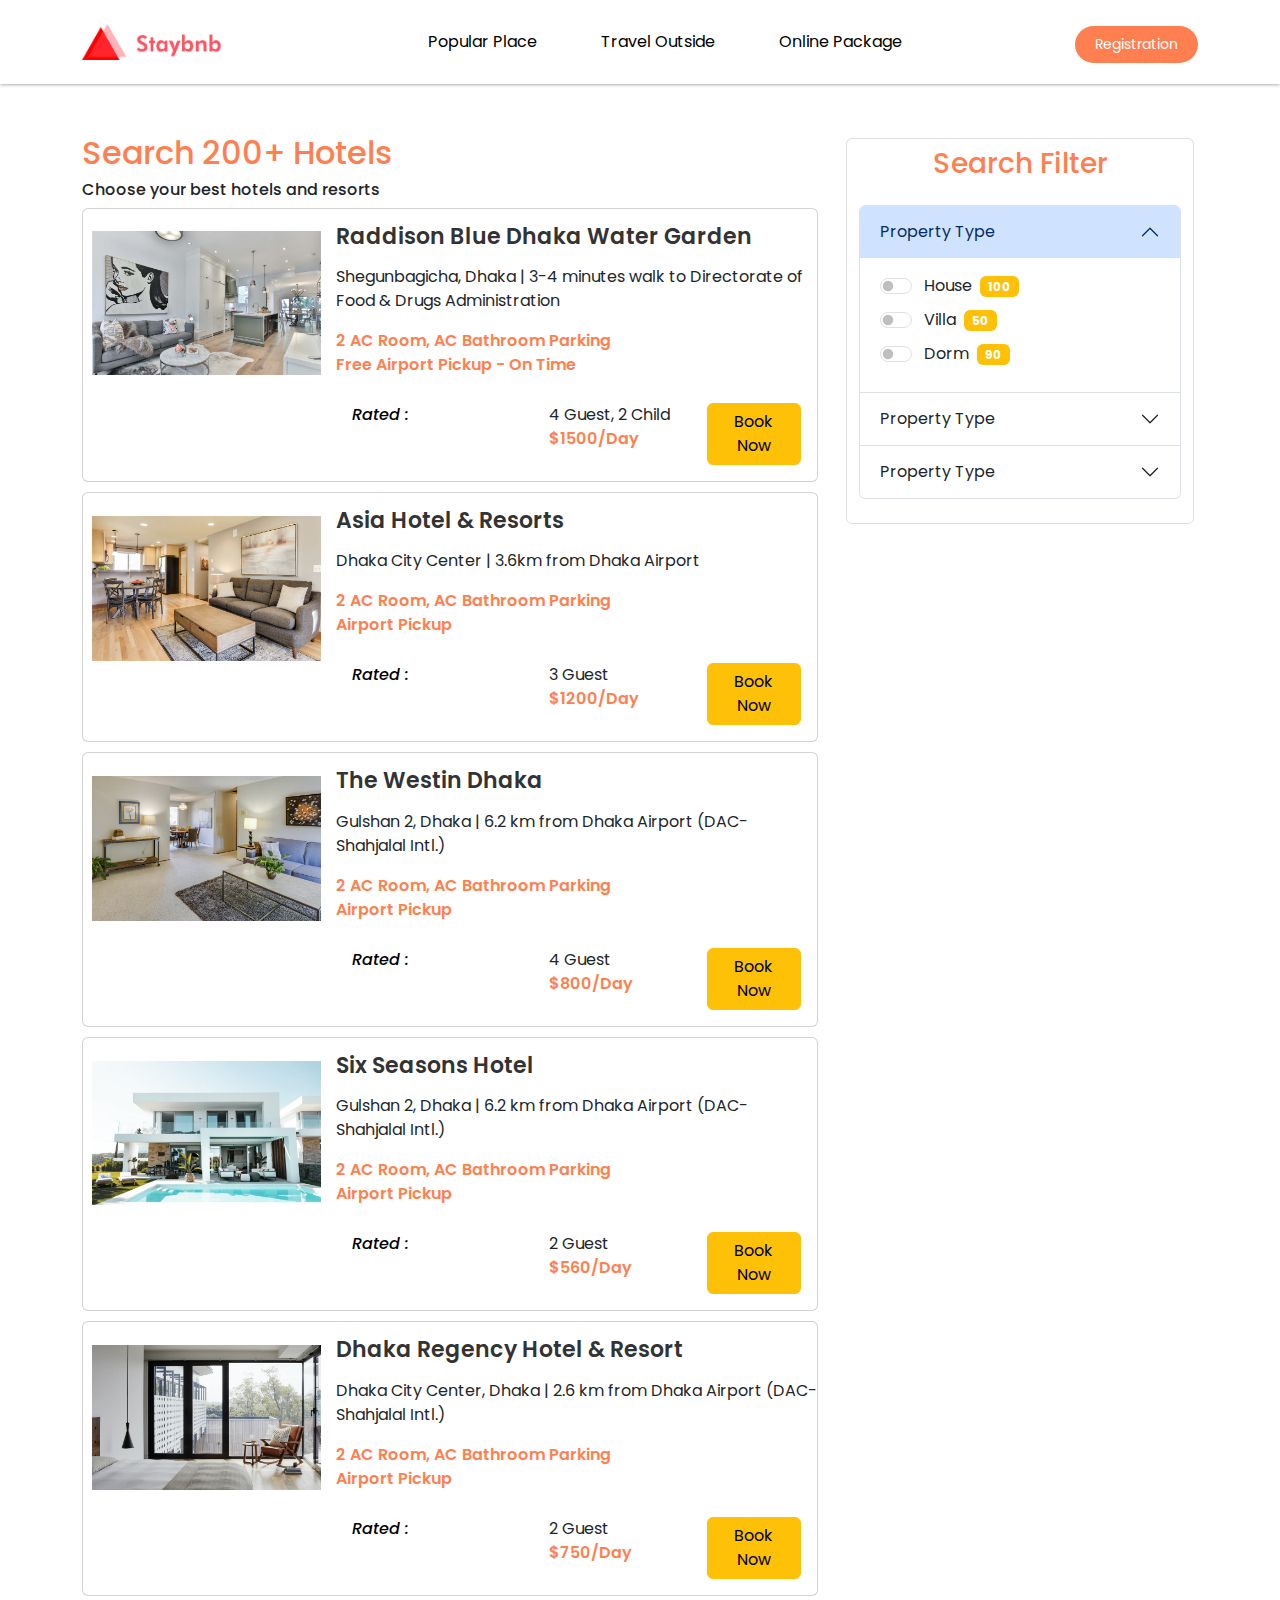
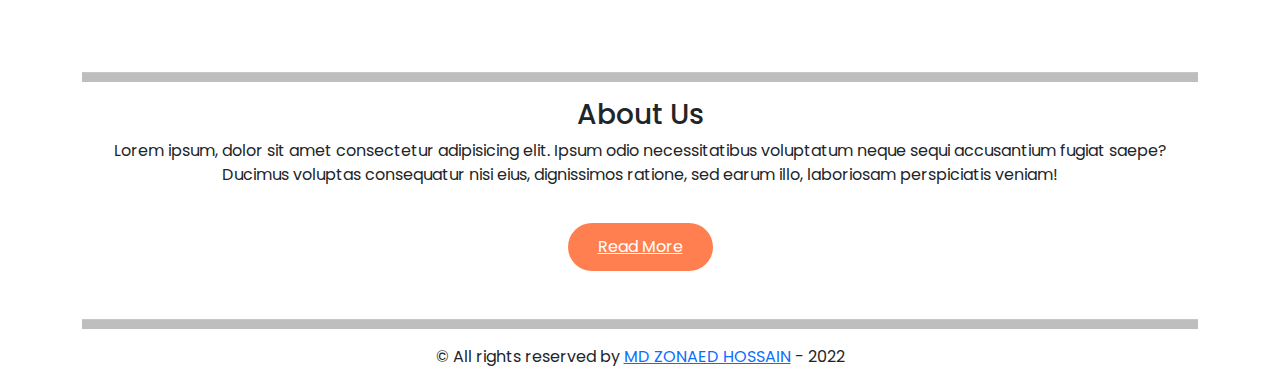
==== list.html @ bb0ad710 "class-13" ====
<!DOCTYPE html>
<html lang="en">
<head>
    <meta charset="UTF-8">
    <meta http-equiv="X-UA-Compatible" content="IE=edge">
    <meta name="viewport" content="width=device-width, initial-scale=1.0">
    <title>Shark Travel Agency</title>
    <link rel="stylesheet" href="https://cdnjs.cloudflare.com/ajax/libs/font-awesome/6.2.0/css/all.min.css" integrity="sha512-xh6O/CkQoPOWDdYTDqeRdPCVd1SpvCA9XXcUnZS2FmJNp1coAFzvtCN9BmamE+4aHK8yyUHUSCcJHgXloTyT2A==" crossorigin="anonymous" referrerpolicy="no-referrer" />
    <link rel="stylesheet" href="https://cdn.jsdelivr.net/npm/bootstrap@5.2.2/dist/css/bootstrap.min.css">
    <link rel="preconnect" href="https://fonts.googleapis.com">
    <link rel="preconnect" href="https://fonts.gstatic.com" crossorigin>
    <link href="https://fonts.googleapis.com/css2?family=Island+Moments&family=Poppins:ital,wght@0,100;0,200;0,300;0,400;0,500;0,600;0,700;0,800;0,900;1,100;1,200;1,300;1,400;1,500;1,600;1,700;1,800;1,900&display=swap" rel="stylesheet">
    <link rel="stylesheet" href="style.css">
</head>
<body>
    <section class="list-nav">
        <div class="container">

            <div class="row">
                <nav id="navbar">
                    <a href="index.html">
                        <img src="./images/logo-red.png" alt="" class="logo">
                    </a>

                    <ul class="nav-links">
                        <li><a href="">Popular Place</a></li>
                        <li><a href="">Travel Outside</a></li>
                        <li><a href="">Online Package</a></li>
                    </ul>
                    <a href="#" class="register-btn">Registration</a>
                    <i class="fa-solid fa-bars" onclick="btn()"></i>
                </nav>
            </div>
            
        </section>



   <!-- list section -->
   <section class="list">
    <div class="container">
        <div class="row">
            
            <div class="col-md-8">
                <div>
                    <h2 class="title-hotel">Search 200+ Hotels</h2>
                    <h6>Choose your best hotels and resorts</h6>
                </div>

                <div class="card house">
                    <div class="row">
                        <div class="col-md-4">
                            <img src="images/house-1.png" class="img-fluid" alt="">
                        </div>

                        <div class="col-md-8 house-content">
                            <div class="">
                                <h3>Raddison Blue Dhaka Water Garden</h3>
                                <p>Shegunbagicha, Dhaka | 3-4 minutes walk to Directorate of Food & Drugs Administration</p>
                                <span>2 AC Room, AC Bathroom Parking <br>
                                    Free Airport Pickup - On Time</span>
                            </div>

                <!--............. Rating section............. -->
                            <div class="row box-1 p-3">
                                <div class="col-md-5">
                                    <div class="star">
                                        <i class="text-black"><h6>Rated :</h6></i>
                                        <i class="fa-solid fa-star"></i>
                                        <i class="fa-solid fa-star"></i>
                                        <i class="fa-solid fa-star"></i>
                                        <i class="fa-solid fa-star"></i>
                                        <i class="fa-solid fa-star-half-stroke"></i>
                                    </div>
                                </div>

                                <div class="col-md-4">
                                    <div class="price">
                                        <p>4 Guest, 2 Child</p>
                                        <span>$1500/Day</span>
                                    </div>
                                </div>
                                <div class="col-md-3 text-end">
                                    <button type="button" class="btn btn-warning">Book Now</button>
                                </div>
                            </div>

                        </div>

                    </div>
                </div>

                <div class="card house">
                    <div class="row">
                        <div class="col-md-4">
                            <img src="images/house-2.png" class="img-fluid" alt="">
                        </div>

                        <div class="col-md-8">
                            <div>
                                <h3>Asia Hotel & Resorts</h3>
                                <p>Dhaka City Center | 3.6km from Dhaka Airport</p>
                                <span>2 AC Room, AC Bathroom Parking <br>
                                 Airport Pickup</span>
                            </div>


                <!--............. Rating section............. -->
                            <div class="row box-1 p-3">
                               <div class="col-md-5">
                                    <div class="star">
                                        <i class="text-black"> <h6>Rated :</h6></i>
                                        <i class="fa-solid fa-star"></i>
                                        <i class="fa-solid fa-star"></i>
                                        <i class="fa-solid fa-star"></i>
                                        <i class="fa-solid fa-star"></i>
                                        <i class="fa-solid fa-star-half-stroke"></i>
                                    </div>
                                </div>

                                <div class="col-md-4">
                                    <div class="price">
                                        <p>3 Guest</p>
                                        <span>$1200/Day</span>
                                    </div>
                                </div>

                                <div class="col-md-3 text-end">
                                    <button type="button" class="btn btn-warning">Book Now</button>
                                </div>
                            </div>

                        </div>
                        
                    </div>
                </div>

                <div class="card house">
                    <div class="row">
                        <div class="col-md-4">
                            <img src="images/house-3.png" class="img-fluid" alt="">
                        </div>

                        <div class="col-md-8">
                            <div>
                                <h3>The Westin Dhaka</h3>
                                <p>Gulshan 2, Dhaka | 6.2 km from Dhaka Airport (DAC-Shahjalal Intl.)</p>
                                <span>2 AC Room, AC Bathroom Parking <br>
                                 Airport Pickup</span>
                            </div>

                <!--............. Rating section............. -->
                            <div class="row box-1 p-3">
                                <div class="col-md-5">
                                    <div class="star">
                                        <i class="text-black"> <h6>Rated :</h6></i>
                                        <i class="fa-solid fa-star"></i>
                                        <i class="fa-solid fa-star"></i>
                                        <i class="fa-solid fa-star"></i>
                                        <i class="fa-solid fa-star"></i>
                                        <i class="fa-solid fa-star-half-stroke"></i>
                                    </div>
                                </div>

                                <div class="col-md-4">
                                    <div class="price">
                                        <p>4 Guest</p>
                                        <span>$800/Day</span>
                                    </div>
                                </div>

                                <div class="col-md-3 text-end">
                                    <button type="button" class="btn btn-warning">Book Now</button>
                                </div>
                            </div>

                        </div>
                        
                    </div>
                </div>

                <div class="card house">
                    <div class="row">
                        <div class="col-md-4">
                            <img src="images/house-4.png" class="img-fluid" alt="">
                        </div>

                        <div class="col-md-8">
                            <div>
                                <h3>Six Seasons Hotel</h3>
                                <p>Gulshan 2, Dhaka | 6.2 km from Dhaka Airport (DAC-Shahjalal Intl.)</p>
                                <span>2 AC Room, AC Bathroom Parking <br>
                                    Airport Pickup</span>
                            </div>

                <!--............. Rating section............. -->
                            <div class="row box-1 p-3">
                                <div class="col-md-5">
                                    <div class="star">
                                        <i class="text-black"> <h6>Rated :</h6></i>
                                        <i class="fa-solid fa-star"></i>
                                        <i class="fa-solid fa-star"></i>
                                        <i class="fa-solid fa-star"></i>
                                        <i class="fa-solid fa-star"></i>
                                        <i class="fa-solid fa-star-half-stroke"></i>
                                    </div>
                                </div>

                                <div class="col-md-4">
                                    <div class="price">
                                        <p>2 Guest</p>
                                        <span>$560/Day</span>
                                    </div>
                                </div>

                                <div class="col-md-3 text-end">
                                    <button type="button" class="btn btn-warning">Book Now</button>
                                </div>
                            </div>

                        </div>
                        
                    </div>
                </div>

                <div class="card house">
                    <div class="row">
                        <div class="col-md-4">
                            <img src="images/house-5.png" class="img-fluid" alt="">
                        </div>

                        <div class="col-md-8">
                            <div>
                                <h3>Dhaka Regency Hotel & Resort</h3>
                                <p>Dhaka City Center, Dhaka | 2.6 km from Dhaka Airport (DAC-Shahjalal Intl.)</p>
                                <span>2 AC Room, AC Bathroom Parking <br>
                                    Airport Pickup</span>
                            </div>

                <!--............. Rating section............. -->
                            <div class="row box-1 p-3">
                                <div class="col-md-5">
                                    <div class="star">
                                        <i class="text-black"> <h6>Rated :</h6></i>
                                        <i class="fa-solid fa-star"></i>
                                        <i class="fa-solid fa-star"></i>
                                        <i class="fa-solid fa-star"></i>
                                        <i class="fa-solid fa-star"></i>
                                        <i class="fa-solid fa-star-half-stroke"></i>
                                    </div>
                                </div>

                                <div class="col-md-4">
                                    <div class="price">
                                        <p>2 Guest</p>
                                        <span>$750/Day</span>
                                    </div>
                                </div>

                                <div class="col-md-3 text-end">
                                    <button type="button" class="btn btn-warning">Book Now</button>
                                </div>
                            </div>

                        </div>
                        
                    </div>
                </div>
            </div>

            
            
            <div class="col-12 col-md-4 mb-3 mb-md-0 mt-md-1">
                <div class="row rounded filter-section mx-1 pb-4 pt-2">
                    <h3 class="filter-title">Search Filter</h3>

                    <div class="accordion mt-3" id="accordionExample">
                        <div class="accordion-item">
                          <h2 class="accordion-header" id="headingOne">
                            <button class="accordion-button text-capitalize" type="button" data-bs-toggle="collapse" data-bs-target="#collapseOne" aria-expanded="true" aria-controls="collapseOne">
                                property type
                            </button>
                          </h2>
                          <div id="collapseOne" class="accordion-collapse collapse show" aria-labelledby="headingOne" data-bs-parent="#accordionExample">
                            <div class="accordion-body">
                                <form class="filter form">
                                    <div class="form-check form-switch">
                                        <input type="checkbox" class="form-check-input" id="house">
                                        <label for="house" class="form-label text-capitalize ms-1">house</label>
                                        <span class="ms-1 badge">100</span>
                                    </div>
    
                                    <div class="form-check form-switch">
                                        <input type="checkbox" class="form-check-input" id="villa">
                                        <label for="villa" class="form-label text-capitalize ms-1">villa</label>
                                        <span class="ms-1 badge">50</span>
                                    </div>
    
                                    <div class="form-check form-switch">
                                        <input type="checkbox" class="form-check-input" id="dorm">
                                        <label for="dorm" class="form-label text-capitalize ms-1">dorm</label>
                                        <span class="ms-1 badge">90</span>
                                    </div>
                                </form>
                            </div>
                          </div>
                        </div>
                        <div class="accordion-item">
                          <h2 class="accordion-header" id="headingTwo">
                            <button class="accordion-button text-capitalize collapsed" type="button" data-bs-toggle="collapse" data-bs-target="#collapseTwo" aria-expanded="false" aria-controls="collapseTwo">
                                property type
                            </button>
                          </h2>
                          <div id="collapseTwo" class="accordion-collapse collapse" aria-labelledby="headingTwo" data-bs-parent="#accordionExample">
                            <div class="accordion-body">
                                <form class="filter form">
                                    <div class="form-check form-switch">
                                        <input type="checkbox" class="form-check-input" id="house">
                                        <label for="house" class="form-label text-capitalize ms-1">house</label>
                                        <span class="ms-1 badge">100</span>
                                    </div>
    
                                    <div class="form-check form-switch">
                                        <input type="checkbox" class="form-check-input" id="villa">
                                        <label for="villa" class="form-label text-capitalize ms-1">villa</label>
                                        <span class="ms-1 badge">50</span>
                                    </div>
    
                                    <div class="form-check form-switch">
                                        <input type="checkbox" class="form-check-input" id="dorm">
                                        <label for="dorm" class="form-label text-capitalize ms-1">dorm</label>
                                        <span class="ms-1 badge">90</span>
                                    </div>
                                </form>
                            </div>
                          </div>
                        </div>
                        <div class="accordion-item">
                          <h2 class="accordion-header" id="headingThree">
                            <button class="accordion-button text-capitalize collapsed" type="button" data-bs-toggle="collapse" data-bs-target="#collapseThree" aria-expanded="false" aria-controls="collapseThree">
                                property type
                            </button>
                          </h2>
                          <div id="collapseThree" class="accordion-collapse collapse" aria-labelledby="headingThree" data-bs-parent="#accordionExample">
                            <div class="accordion-body">
                                <form class="filter form">
                                    <div class="form-check form-switch">
                                        <input type="checkbox" class="form-check-input" id="house">
                                        <label for="house" class="form-label text-capitalize ms-1">house</label>
                                        <span class="ms-1 badge">100</span>
                                    </div>
    
                                    <div class="form-check form-switch">
                                        <input type="checkbox" class="form-check-input" id="villa">
                                        <label for="villa" class="form-label text-capitalize ms-1">villa</label>
                                        <span class="ms-1 badge">50</span>
                                    </div>
    
                                    <div class="form-check form-switch">
                                        <input type="checkbox" class="form-check-input" id="dorm">
                                        <label for="dorm" class="form-label text-capitalize ms-1">dorm</label>
                                        <span class="ms-1 badge">90</span>
                                    </div>
                                </form>
                            </div>
                          </div>
                        </div>
                      </div>

                </div>
            </div>

        </div>
    </div>
</section>




    <!-- .........footer.......... -->
    <section class="footer">
        <div class="container">
            <div class="row">
                <div class="col-md-12">
                    <hr>
                    <h3>About Us</h3>
                    <p>Lorem ipsum, dolor sit amet consectetur adipisicing elit. Ipsum odio necessitatibus voluptatum neque sequi accusantium fugiat saepe? Ducimus voluptas consequatur nisi eius, dignissimos ratione, sed earum illo, laboriosam perspiciatis veniam!</p>
                    <a href="" class="cta-btn">Read More</a>

                    <div class="social-icon mt-5">
                        <a href=""><i class="fa-brands fa-facebook"></i></a>
                        <a href=""><i class="fa-brands fa-instagram"></i></a>
                        <a href=""><i class="fa-brands fa-twitter"></i></a>
                        <a href=""><i class="fa-brands fa-youtube"></i></a>                        
                    </div>
                <hr>
                <p>&COPY; All rights reserved by <a href="https://www.zonaedhossain.com"> MD ZONAED HOSSAIN</a> - 2022</p>
            </div>
         </div>
        </div>
    
    </section>




 <script>
    var navbar =document.getElementById('navbar');
    function btn(){
        navbar.classList.toggle('hidemenu');
    }

</script>


    <script src="https://cdn.jsdelivr.net/npm/bootstrap@5.2.2/dist/js/bootstrap.bundle.min.js"></script>
</body>
</html>
---- style.css ----
* {
    margin: 0;
    padding: 0;
    box-sizing: border-box;
    font-family: 'Poppins', sans-serif;

}

.header {
    min-height: 100vh;
    width: 100%;
    background-image: linear-gradient(rgba(0, 0, 0, .3), rgba(0, 0, 0, .3)), url("images/banner.png");
    background-size: cover;
    background-position: center;
    padding-bottom: 2rem;
}

nav {
    display: flex;
    align-items: center;
    justify-content: space-between;
    padding: 20px 7%;
}

.logo {
    width: 140px;
    cursor: pointer;
}

.nav-links {
    margin: 0px;
}


.nav-links li {
    list-style: none;
    display: inline-block;
    margin: 10px 30px;
    position: relative;
}

.nav-links li::after {
    content: '';
    background-color: #fff;
    height: 2px;
    width: 0px;
    position: absolute;
    left: 50%;
    bottom: -10px;
    border-radius: 2px;
    transform: translateX(-50%);
    transition: .3s;
}

.nav-links li:hover:after {
    width: 80%;
}

.nav-links li a {
    text-decoration: none;
    color: white;
}

.register-btn {
    background-color: white;
    color: black;
    padding: 8px 20px;
    text-decoration: none;
    border-radius: 20px;
    font-size: 14px;
    margin-top: 5px;
}

.header h1 {
    text-align: center;
    color: whitesmoke;
    font-weight: 500;
    margin-top: 22%;
    text-transform: capitalize;
    font-size: 4vw;
}

.search-box {
    background-color: white;
    width: 80%;
    margin: 30px auto;
    padding: 6px 10px 6px 30px;
    border-radius: 50px;
}

.search-box form {
    display: flex;
    align-items: center;
    flex-wrap: wrap;
}

.search-box form input {
    display: block;
    border: 0px;
    outline: none;
    background: transparent;
    width: 180px;
}

.search-box form button {
    background-color: coral;
    outline: none;
    border: 0px;
    height: 50px;
    width: 50px;
    border-radius: 50%;
    cursor: pointer;
}

.location-input {
    flex: 1;
}

.search-box form label {
    font-weight: 600;
    text-transform: capitalize;
}

/* ................Exclusive section................ */
.sub-title {
    margin: 50px 0px 20px;
    font-size: 2rem;
    font-weight: 500;
    color: rgb(80, 78, 78);
    text-align: center;
}

.exclusive div img {
    border-radius: 10px;
    height: 130px;
}

.exclusive div {
    position: relative;
}

.exclusive span {
    position: absolute;
    top: 50%;
    left: 50%;
    transform: translate(-50%, -50%);
    text-align: center;
    color: white;
    z-index: 3;
    display: none;
    transition: 10s;
}

.exclusive .col:hover span {
    display: block;
    transition: 10s;
}

.exclusive col:hover layer::after {
    background-color: black;
    height: 130px;
    width: 100%;
    position: absolute;
    z-index: 2;
    opacity: .3;
    border-radius: 10px;
    display: block;
}

.exclusive col:hover layer::after {
    background-color: black;
    height: 130px;
    width: 100%;
    position: absolute;
    z-index: 2;
    opacity: .3s;
    border-radius: 10px;
    display: block;
}

/* ...........trending............. */
.trending img {
    border-radius: 10px;
}

.trending span {
    font-weight: 600;
    margin-top: 10px;
    font-size: 20px;
    display: block;
    text-align: center;
}

/* ...........CTA............. */
.cta {
    margin: 80px 0;
    background-image: linear-gradient(to right, #3f3221, transparent), url(../images/banner-2.png);
    background-size: cover;
    background-position: center;
    background-attachment: fixed;
    padding: 5%;
    color: whitesmoke;
}

.cta h3 {
    font-weight: 500;
    font-size: 4vw;
    line-height: 5vw;
}

.cta p {
    font-size: 20px;
}

.cta-btn {
    background-color: coral;
    color: #fff;
    padding: 12px 30px;
    border-radius: 30px;
    margin-top: 20px;
    display: inline-block;
    transition: 1s;
}

.cta-btn:hover {
    color: black;
    background-color: white;
    transition: 1s;
}

/* ................Travellers Stories............. */
.travellers-stories img {
    border-radius: 10px;
}

.travellers-stories .col p {
    position: relative;
    top: -50%;
    color: white;
    text-align: center;
    z-index: 3;
    padding: 10px 10px;
    /* eikhane opacity 0 banaisi jno na dekha jay */
    opacity: 0;
    transition: 300ms;
}

.travellers-stories .col:first-child {
    position: relative;
}

.travellers-stories .col .story-layer {
    content: '';
    width: 356px;
    height: 356px;
    position: absolute;
    z-index: 2;
    border-radius: 10px;
    background-color: #000;
    /* eikhane opacity 0 banaisi jno na dekha jay */
    opacity: 0;
    transition: 300ms;
}

.travellers-stories .col:hover .story-layer {
    /* column er upr hover krle story layer er opacity ditasi jno dekha jay */
    opacity: .5;
}

.travellers-stories .col:hover p {
    /* column er upr hover krle p er opacity ditasi jno dekha jay */
    opacity: 1;
}

/* ............footer......... */
.footer {
    text-align: center;
}

.footer hr {
    height: 10px;
    background-color: #000;
}

.social-icon i {
    background-color: coral;
    height: 50px;
    width: 50px;
    border-radius: 50%;
    color: white;
    line-height: 50px;
}

.fa-bars {
    display: none;
}


/* ............list nav............. */

.list-nav{
    background-color: #fff;
    box-shadow: 0px 0px 4px gray;
}
.list-nav .nav-links li a{
    color: #000;
}
.list-nav .register-btn{
    background-color: coral;
    color: white;
}
.list-nav .nav-links li::after{
    background-color: #000;
}

.list{
    margin: 50px 0;
}
.list .house{
    margin-bottom: 10px;
}
.list .house h3{
    font-size: 22px;
    font-weight: 600;
    color: #333;
    margin: 15px 0;
}
.list .house span{
    font-weight: 600;
    color: coral;
    margin-bottom: 10px;
    display: inline-block;
}
.star i{
    color: goldenrod;
    margin-bottom: 15px;
    display: inline-block;
}

.box-1{
    position: relative;
}
/* .price{
    position: absolute;
    bottom: 0;
    right: 100px;
} */
.price p{
    margin: 0px;
}

.price-button{
    padding-left: 200px;
}

.title-hotel{
    color: coral;
}


.house img{
    margin-top: 10%;
    margin-left: 4%;
}

.sidebar{
    text-align: center;
}
.sidebar p{
    text-align: left;
    margin-left: 6%;
    margin-bottom: 0;
}

.sidebar span{
    position: relative;
    top: -24px;
    right: -140px;
}
.filter-title{
    color: coral;
    text-align: center;
}

.filter span {
    background-color: #ffc107;
}

.filter-section {
    border: 1px solid rgba(177, 175, 175, 0.4);
}

.offer{
    color: coral;
    content: 'Best Deal';
}




/* .............Small Device Resposive......... */
@media(max-width:700px) {
    .logo {
        position: fixed;
        top: 25px;
        left: 7%;
    }

    nav {
        position: fixed;
        top: 0;
        left: 0;
        display: inline-block;
        z-index: 4;
        width: 100%;
        padding: 100px 7% 0;
        text-align: right;

        background: rgba(0, 0, 0, 0.6);
        
        backdrop-filter: blur(8px);
        -webkit-backdrop-filter: blur(8px);


        max-height: 100px;
        overflow: hidden;
        transition: max-height ease-out 300ms;
        box-shadow: 0px 0px 4px black;

    }

    nav .nav-links li {
        display: block;
        margin: 15px 0 30px;
    }

    .register-btn {
        margin: 15px 0 30px;
        display: inline-block;
    }

    .nav-links li::after {
        left: 50%;
        bottom: 50%;
        transform: translate(0, 50%);
    }

    .nav-links li:hover:after {
        width: 10%;
    }

    .fa-bars {
        display: block;

    }

/* ..........list page............. */
    .list-nav {
        background-color: #fff;
        box-shadow: 0 px 0px #000;
    }


    nav .fa-bars {
        display: block;
        position: fixed;
        top: 25px;
        color: white;
        right: 7%;
        font-size: 28px;
        cursor: pointer;
    }

    .hidemenu {
        max-height: 400px;

    }

    .header h1 {
        padding-top: 100px;
        font-size: 40px;
    }

    .search-box {
        width: 90%;
        margin: 30px auto;
        padding: 20px 10px 30px;
        border-radius: 5px;
        position: relative;
    }

    .search-box form {
        display: block;
    }

    .search-box form input {
        border-bottom: 1px solid coral;
        width: 100%;
        margin: 10px 0 20px;
        padding-bottom: 8px;
    }

    .search-box form button {
        position: absolute;
        bottom: 0;
        left: 50%;
        transform: translate(-50%, 50%);
    }

    .promos {
        display: flex;
        flex-wrap: wrap;
        gap: 2rem;
    }

    .promos img {
        max-width: 200px;
        height: 100%;
    }

    .promos div {
        display: flex;
        justify-content: center;
    }


    .stories {
        display: flex;
        flex-direction: column;
    }

    .stories img {
        max-height: 300px;
        max-width: 300px;
    }

    .stories .story-layer {
        opacity: 1;
        max-height: 300px;
        max-width: 300px;
    }

    .stories .col {
        position: relative;
        display: flex;
        justify-content: center;
        padding: 1rem 0;
    }

    .travellers-stories .col p {
        position: absolute;
        top: 50%;
        left: 50%;
        transform: translate(-50%, -50%);
        opacity: 1;
    }

    .travellers-stories .col .story-layer {
        opacity: .5;
    }

    .list-nav .nav-links li a{
        color: white;
    }

    .list-nav .nav-links li::after{
        background-color: white;
    }
    
    .house img{
        padding-top: 0%;
        padding-left: 0%;
    }
    .house-content{
        padding-left: 25px;
    }
    .price{
        right: 6%;
    }
    .list{
        padding-top: 75px;

    }
    

}
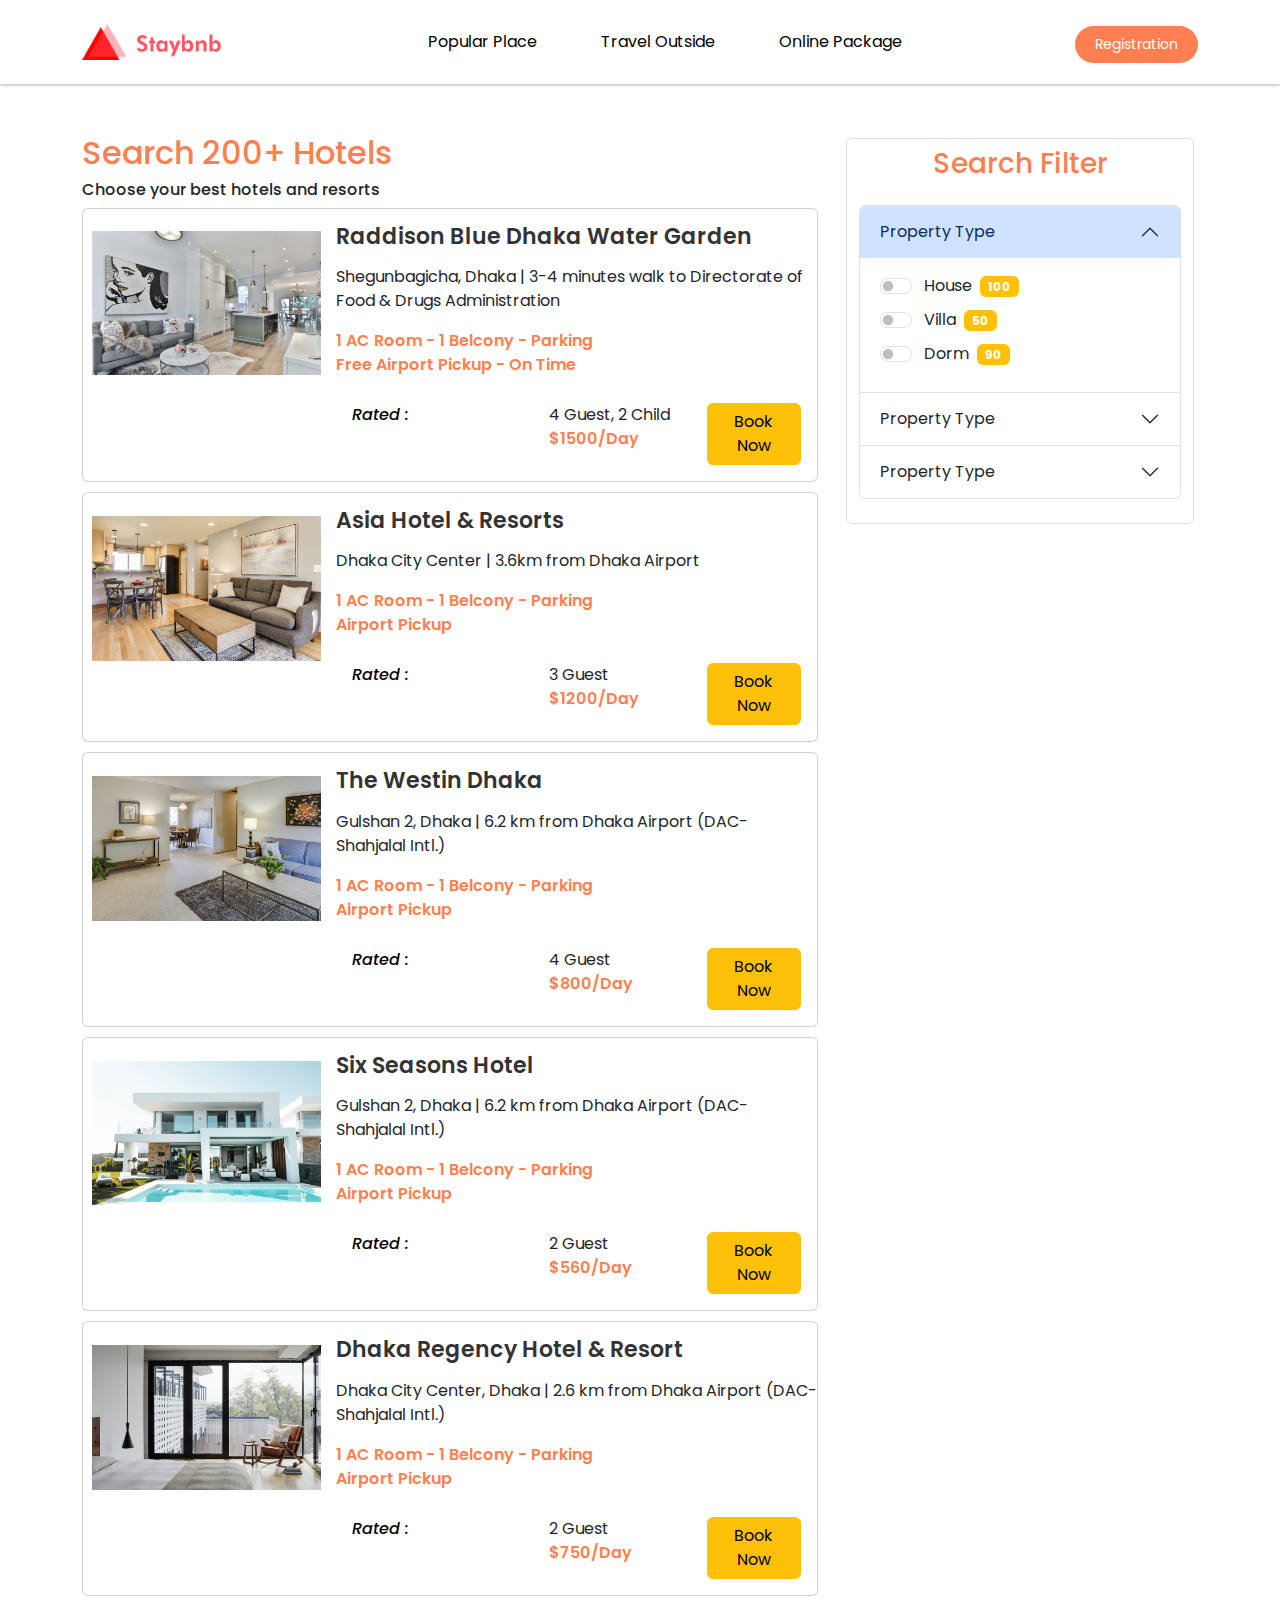
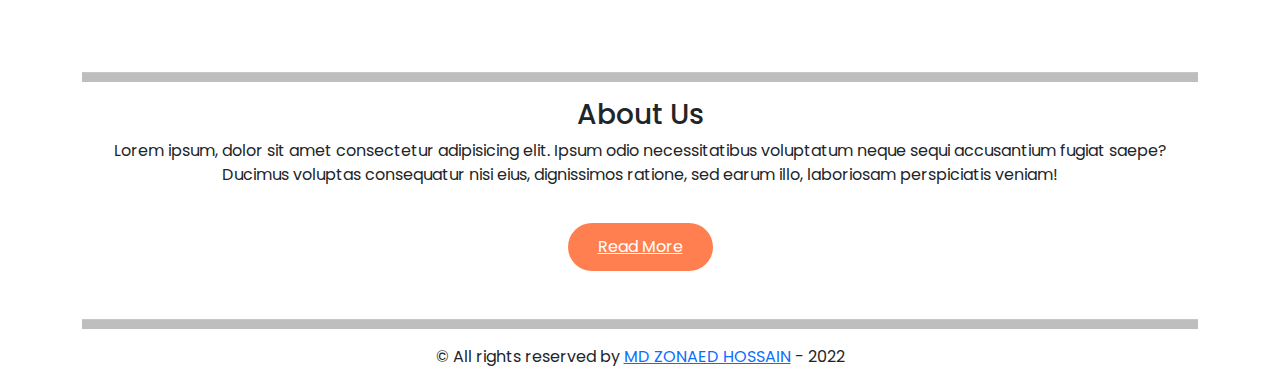
==== commit eac7e340: "Update" ====
--- a/list.html
+++ b/list.html
@@ -57,7 +57,7 @@
                             <div class="">
                                 <h3>Raddison Blue Dhaka Water Garden</h3>
                                 <p>Shegunbagicha, Dhaka | 3-4 minutes walk to Directorate of Food & Drugs Administration</p>
-                                <span>2 AC Room, AC Bathroom Parking <br>
+                                <span>1 AC Room - 1 Belcony - Parking <br>
                                     Free Airport Pickup - On Time</span>
                             </div>
 
@@ -100,7 +100,7 @@
                             <div>
                                 <h3>Asia Hotel & Resorts</h3>
                                 <p>Dhaka City Center | 3.6km from Dhaka Airport</p>
-                                <span>2 AC Room, AC Bathroom Parking <br>
+                                <span>1 AC Room - 1 Belcony - Parking <br>
                                  Airport Pickup</span>
                             </div>
 
@@ -145,7 +145,7 @@
                             <div>
                                 <h3>The Westin Dhaka</h3>
                                 <p>Gulshan 2, Dhaka | 6.2 km from Dhaka Airport (DAC-Shahjalal Intl.)</p>
-                                <span>2 AC Room, AC Bathroom Parking <br>
+                                <span>1 AC Room - 1 Belcony - Parking <br>
                                  Airport Pickup</span>
                             </div>
 
@@ -189,7 +189,7 @@
                             <div>
                                 <h3>Six Seasons Hotel</h3>
                                 <p>Gulshan 2, Dhaka | 6.2 km from Dhaka Airport (DAC-Shahjalal Intl.)</p>
-                                <span>2 AC Room, AC Bathroom Parking <br>
+                                <span>1 AC Room - 1 Belcony - Parking <br>
                                     Airport Pickup</span>
                             </div>
 
@@ -233,7 +233,7 @@
                             <div>
                                 <h3>Dhaka Regency Hotel & Resort</h3>
                                 <p>Dhaka City Center, Dhaka | 2.6 km from Dhaka Airport (DAC-Shahjalal Intl.)</p>
-                                <span>2 AC Room, AC Bathroom Parking <br>
+                                <span>1 AC Room - 1 Belcony - Parking <br>
                                     Airport Pickup</span>
                             </div>
 
